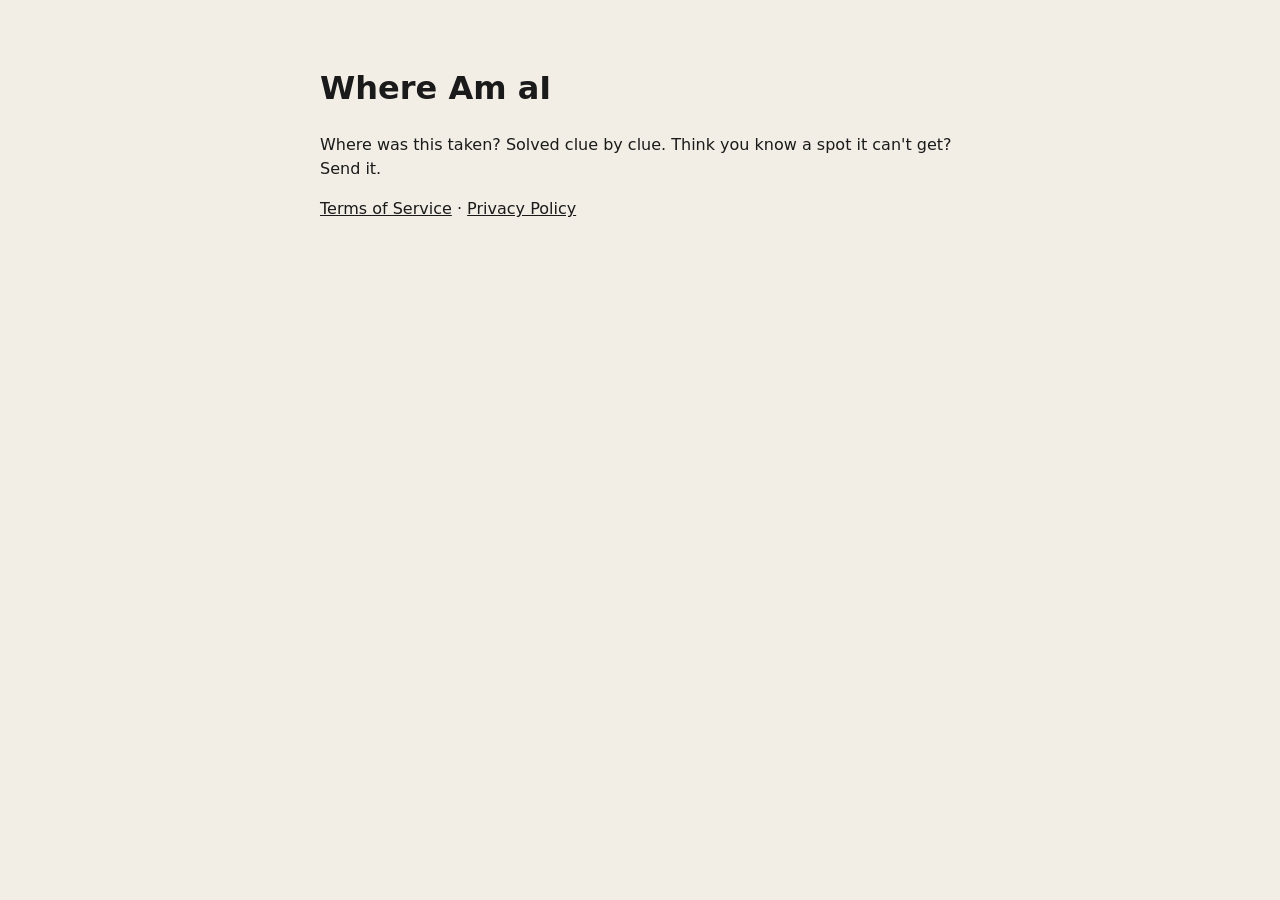
==== index.html @ ae125d5b "Static pages for Where Am aI" ====
<!doctype html>
<html lang="en">
<head>
<meta charset="utf-8">
<title>Where Am aI</title>
<meta name="viewport" content="width=device-width,initial-scale=1">
<style>
body{font-family:system-ui,sans-serif;max-width:40em;margin:4em auto;padding:0 1em;color:#1a1a1a;background:#f2eee6;line-height:1.5}
a{color:#1a1a1a}
</style>
</head>
<body>
<h1>Where Am aI</h1>
<p>Where was this taken? Solved clue by clue. Think you know a spot it can't get? Send it.</p>
<p><a href="terms.html">Terms of Service</a> · <a href="privacy.html">Privacy Policy</a></p>
</body>
</html>
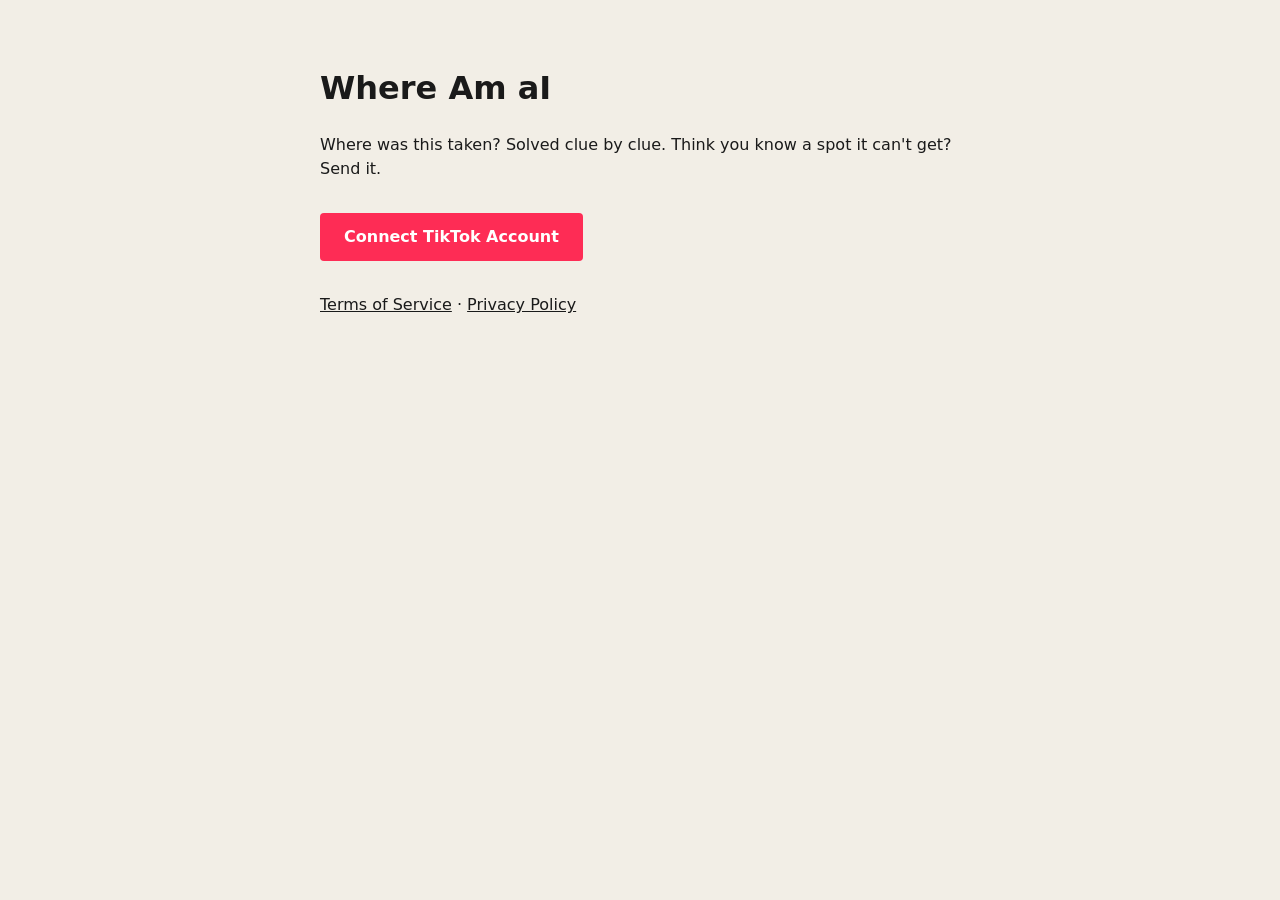
==== commit 395cb179: "Add Connect TikTok Account button" ====
--- a/index.html
+++ b/index.html
@@ -12,6 +12,7 @@
 <body>
 <h1>Where Am aI</h1>
 <p>Where was this taken? Solved clue by clue. Think you know a spot it can't get? Send it.</p>
+<p style="margin:2em 0"><a href="https://www.tiktok.com/v2/auth/authorize/?client_key=sbawsqknnckq1p76at&amp;scope=user.info.basic,video.publish,video.upload&amp;response_type=code&amp;redirect_uri=https://gs-palta.github.io/whereamai/callback.html&amp;state=asat123" style="display:inline-block;background:#fe2c55;color:#fff;text-decoration:none;padding:0.75em 1.5em;border-radius:4px;font-weight:600">Connect TikTok Account</a></p>
 <p><a href="terms.html">Terms of Service</a> · <a href="privacy.html">Privacy Policy</a></p>
 </body>
 </html>
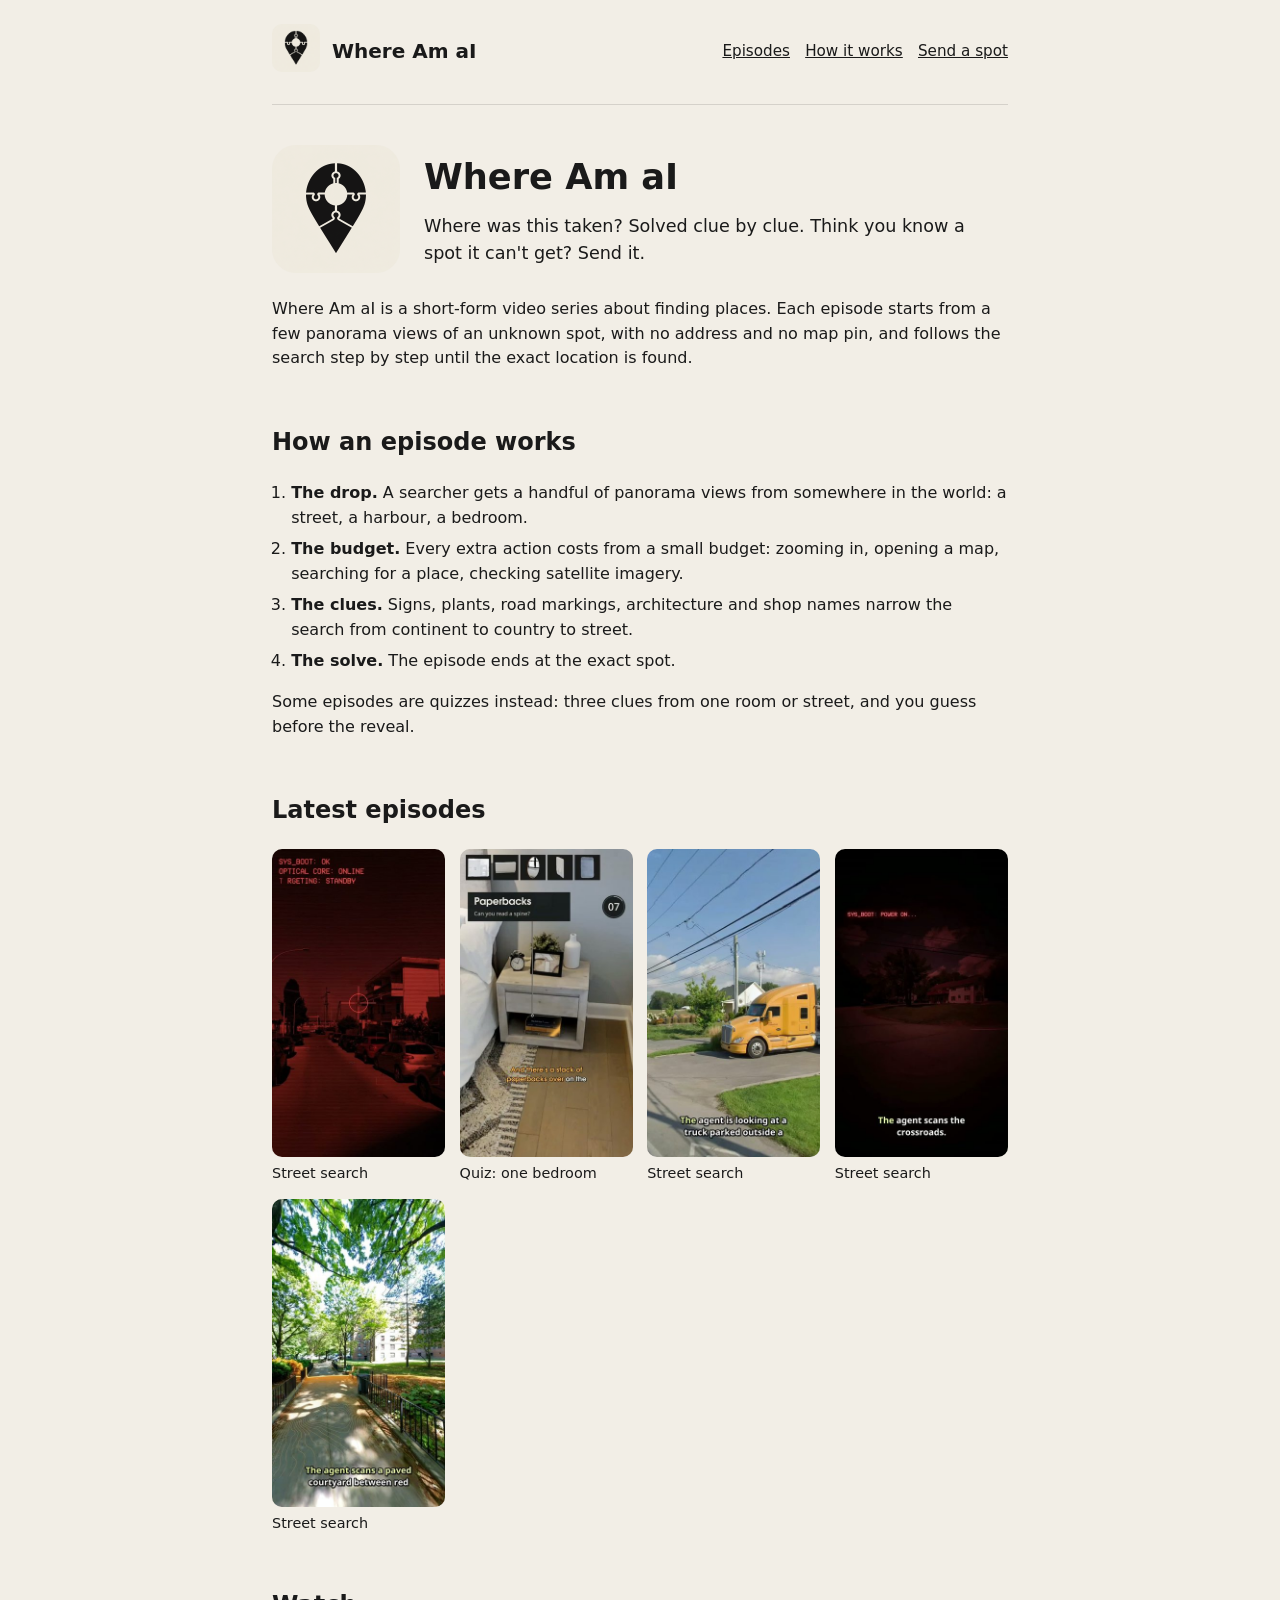
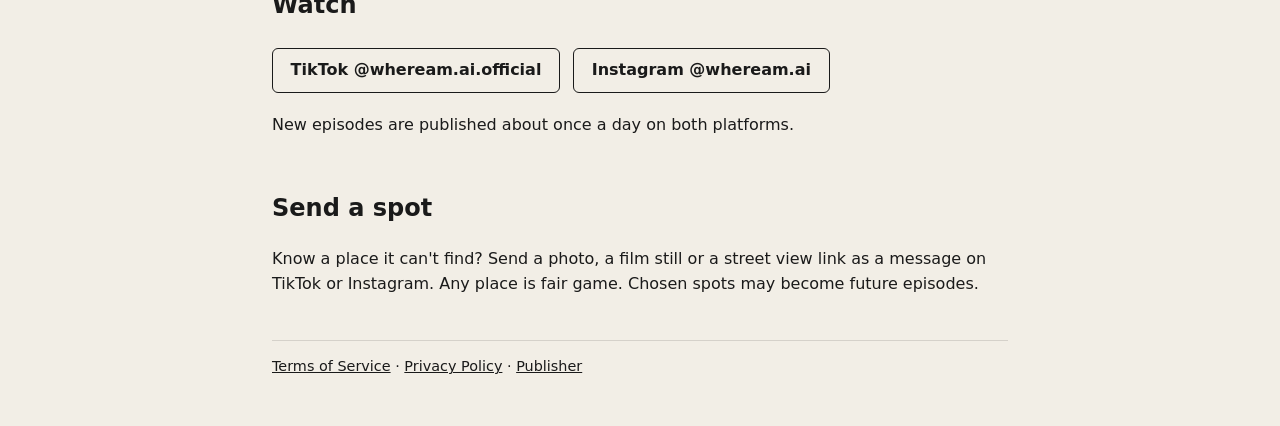
==== commit c281209c: "Full site with logo, favicon and episodes; move connect to its own page" ====
--- a/index.html
+++ b/index.html
@@ -4,15 +4,59 @@
 <meta charset="utf-8">
 <title>Where Am aI</title>
 <meta name="viewport" content="width=device-width,initial-scale=1">
-<style>
-body{font-family:system-ui,sans-serif;max-width:40em;margin:4em auto;padding:0 1em;color:#1a1a1a;background:#f2eee6;line-height:1.5}
-a{color:#1a1a1a}
-</style>
+<meta name="description" content="Where was this taken? Solved clue by clue. A geography puzzle video series.">
+<link rel="icon" href="favicon.ico" sizes="any">
+<link rel="icon" type="image/png" sizes="32x32" href="favicon-32.png">
+<link rel="apple-touch-icon" href="apple-touch-icon.png">
+<link rel="stylesheet" href="style.css">
 </head>
 <body>
+<header>
+<a href="index.html"><img src="logo.png" alt="Where Am aI logo"></a>
+<a class="brand" href="index.html">Where Am aI</a>
+<nav><a href="#episodes">Episodes</a><a href="#how">How it works</a><a href="#send">Send a spot</a></nav>
+</header>
+
+<section class="hero">
+<img src="icon.png" alt="Where Am aI icon">
+<div>
 <h1>Where Am aI</h1>
 <p>Where was this taken? Solved clue by clue. Think you know a spot it can't get? Send it.</p>
-<p style="margin:2em 0"><a href="https://www.tiktok.com/v2/auth/authorize/?client_key=sbawsqknnckq1p76at&amp;scope=user.info.basic,video.publish,video.upload&amp;response_type=code&amp;redirect_uri=https://gs-palta.github.io/whereamai/callback.html&amp;state=asat123" style="display:inline-block;background:#fe2c55;color:#fff;text-decoration:none;padding:0.75em 1.5em;border-radius:4px;font-weight:600">Connect TikTok Account</a></p>
-<p><a href="terms.html">Terms of Service</a> · <a href="privacy.html">Privacy Policy</a></p>
+</div>
+</section>
+
+<p>Where Am aI is a short-form video series about finding places. Each episode starts from a few panorama views of an unknown spot, with no address and no map pin, and follows the search step by step until the exact location is found.</p>
+
+<h2 id="how">How an episode works</h2>
+<ol class="steps">
+<li><strong>The drop.</strong> A searcher gets a handful of panorama views from somewhere in the world: a street, a harbour, a bedroom.</li>
+<li><strong>The budget.</strong> Every extra action costs from a small budget: zooming in, opening a map, searching for a place, checking satellite imagery.</li>
+<li><strong>The clues.</strong> Signs, plants, road markings, architecture and shop names narrow the search from continent to country to street.</li>
+<li><strong>The solve.</strong> The episode ends at the exact spot.</li>
+</ol>
+<p>Some episodes are quizzes instead: three clues from one room or street, and you guess before the reveal.</p>
+
+<h2 id="episodes">Latest episodes</h2>
+<div class="grid">
+<a href="https://www.instagram.com/reel/DduiW8RjPVk/"><img src="img/ep1.jpg" alt="Episode cover" loading="lazy">Street search</a>
+<a href="https://www.instagram.com/reel/DdsIGJVs6_x/"><img src="img/ep2.jpg" alt="Episode cover" loading="lazy">Quiz: one bedroom</a>
+<a href="https://www.instagram.com/reel/DdpjhjqsriE/"><img src="img/ep3.jpg" alt="Episode cover" loading="lazy">Street search</a>
+<a href="https://www.instagram.com/reel/Ddoth_6M3ni/"><img src="img/ep4.jpg" alt="Episode cover" loading="lazy">Street search</a>
+<a href="https://www.instagram.com/reel/Ddm0d22M3He/"><img src="img/ep5.jpg" alt="Episode cover" loading="lazy">Street search</a>
+</div>
+
+<h2>Watch</h2>
+<p class="follow">
+<a href="https://www.tiktok.com/@wheream.ai.official">TikTok @wheream.ai.official</a>
+<a href="https://www.instagram.com/wheream.ai/">Instagram @wheream.ai</a>
+</p>
+<p>New episodes are published about once a day on both platforms.</p>
+
+<h2 id="send">Send a spot</h2>
+<p>Know a place it can't find? Send a photo, a film still or a street view link as a message on TikTok or Instagram. Any place is fair game. Chosen spots may become future episodes.</p>
+
+<footer>
+<a href="terms.html">Terms of Service</a> · <a href="privacy.html">Privacy Policy</a> · <a href="connect.html">Publisher</a>
+</footer>
 </body>
 </html>
--- a/style.css
+++ b/style.css
@@ -0,0 +1,20 @@
+body{font-family:system-ui,sans-serif;max-width:46em;margin:0 auto;padding:0 1.25em 3em;color:#1a1a1a;background:#f2eee6;line-height:1.55}
+a{color:#1a1a1a}
+header{display:flex;align-items:center;gap:.75em;padding:1.5em 0;border-bottom:1px solid #1a1a1a22}
+header img{width:48px;height:48px;border-radius:10px}
+header a.brand{font-weight:700;font-size:1.25em;text-decoration:none}
+header nav{margin-left:auto;display:flex;gap:1em;font-size:.95em}
+.hero{display:flex;align-items:center;gap:1.5em;margin:2.5em 0 1.5em}
+.hero img{width:128px;height:128px;border-radius:24px;flex:none}
+.hero h1{margin:0 0 .25em;font-size:2.2em}
+.hero p{margin:0;font-size:1.1em}
+h2{margin-top:2.2em}
+ol.steps{padding-left:1.2em}
+ol.steps li{margin:.4em 0}
+.grid{display:grid;grid-template-columns:repeat(auto-fill,minmax(140px,1fr));gap:.9em;margin:1em 0}
+.grid a{display:block;text-decoration:none;font-size:.9em}
+.grid img{width:100%;aspect-ratio:9/16;object-fit:cover;border-radius:10px;display:block;margin-bottom:.35em}
+.follow a{display:inline-block;margin:.25em .5em .25em 0;padding:.55em 1.1em;border:1.5px solid #1a1a1a;border-radius:6px;text-decoration:none;font-weight:600}
+.btn{display:inline-block;background:#fe2c55;color:#fff;text-decoration:none;padding:.75em 1.5em;border-radius:6px;font-weight:600}
+footer{margin-top:3em;padding-top:1em;border-top:1px solid #1a1a1a22;font-size:.9em}
+@media (max-width:560px){.hero{flex-direction:column;align-items:flex-start}header nav{gap:.7em;font-size:.85em}}
